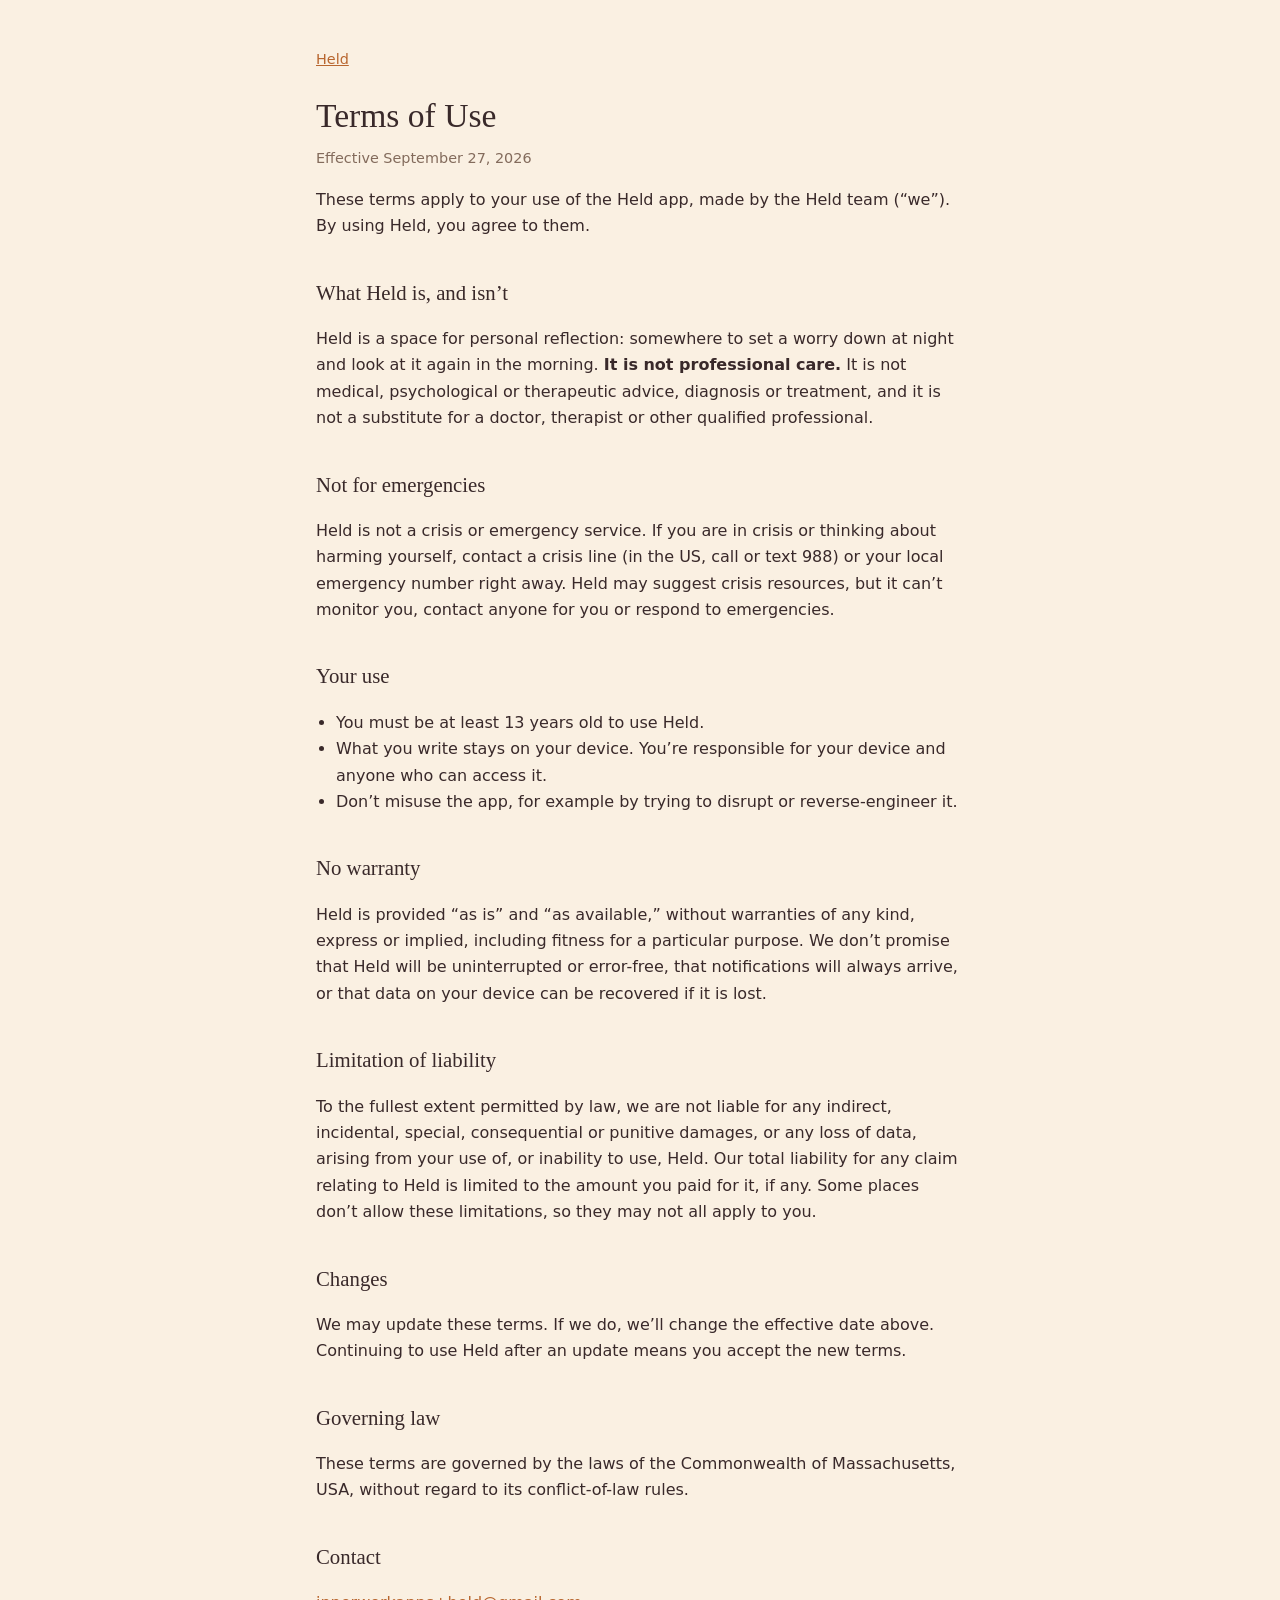
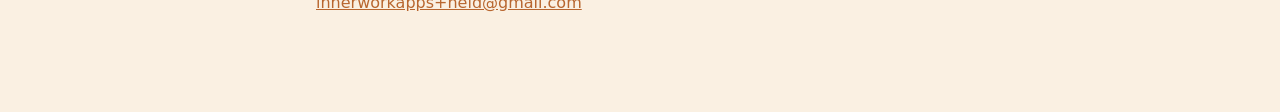
==== terms.html @ 19aef568 "Add files via upload" ====
<!DOCTYPE html>
<html lang="en">
<head>
<meta charset="utf-8">
<meta name="viewport" content="width=device-width, initial-scale=1">
<title>Held · Terms of Use</title>
<link rel="stylesheet" href="style.css">
</head>
<body>
<main>
<p class="back"><a href="index.html">Held</a></p>
<h1>Terms of Use</h1>
<p class="meta">Effective September 27, 2026</p>

<p>These terms apply to your use of the Held app, made by the Held team (“we”). By using Held, you agree to them.</p>

<h2>What Held is, and isn’t</h2>
<p>Held is a space for personal reflection: somewhere to set a worry down at night and look at it again in the morning. <strong>It is not professional care.</strong> It is not medical, psychological or therapeutic advice, diagnosis or treatment, and it is not a substitute for a doctor, therapist or other qualified professional.</p>

<h2>Not for emergencies</h2>
<p>Held is not a crisis or emergency service. If you are in crisis or thinking about harming yourself, contact a crisis line (in the US, call or text 988) or your local emergency number right away. Held may suggest crisis resources, but it can’t monitor you, contact anyone for you or respond to emergencies.</p>

<h2>Your use</h2>
<ul>
  <li>You must be at least 13 years old to use Held.</li>
  <li>What you write stays on your device. You’re responsible for your device and anyone who can access it.</li>
  <li>Don’t misuse the app, for example by trying to disrupt or reverse-engineer it.</li>
</ul>

<h2>No warranty</h2>
<p>Held is provided “as is” and “as available,” without warranties of any kind, express or implied, including fitness for a particular purpose. We don’t promise that Held will be uninterrupted or error-free, that notifications will always arrive, or that data on your device can be recovered if it is lost.</p>

<h2>Limitation of liability</h2>
<p>To the fullest extent permitted by law, we are not liable for any indirect, incidental, special, consequential or punitive damages, or any loss of data, arising from your use of, or inability to use, Held. Our total liability for any claim relating to Held is limited to the amount you paid for it, if any. Some places don’t allow these limitations, so they may not all apply to you.</p>

<h2>Changes</h2>
<p>We may update these terms. If we do, we’ll change the effective date above. Continuing to use Held after an update means you accept the new terms.</p>

<h2>Governing law</h2>
<p>These terms are governed by the laws of the Commonwealth of Massachusetts, USA, without regard to its conflict-of-law rules.</p>

<h2>Contact</h2>
<p><a href="mailto:innerworkapps+held@gmail.com">innerworkapps+held@gmail.com</a></p>
</main>
</body>
</html>
---- style.css ----
:root {
  --bg: #FAF0E2;
  --ink: #39292A;
  --dim: #836B5C;
  --accent: #B8662F;
  --rule: rgba(57, 41, 42, 0.14);
}
@media (prefers-color-scheme: dark) {
  :root {
    --bg: #241A20;
    --ink: #F2E9DE;
    --dim: #AD9A8D;
    --accent: #EBB563;
    --rule: rgba(242, 233, 222, 0.14);
  }
}
* { box-sizing: border-box; }
body {
  margin: 0;
  background: var(--bg);
  color: var(--ink);
  font: 16px/1.65 system-ui, -apple-system, "Segoe UI", sans-serif;
}
main { max-width: 680px; margin: 0 auto; padding: 48px 16px 80px; }
h1, h2, .lede { font-family: Georgia, "Times New Roman", serif; font-weight: 400; }
h1 { font-size: 2.1rem; margin: 0 0 4px; }
h2 { font-size: 1.3rem; margin: 36px 0 8px; }
.lede { font-size: 1.3rem; margin: 20px 0; }
.meta, .back { color: var(--dim); font-size: 0.9rem; margin: 0; }
.back { margin-bottom: 16px; }
a { color: var(--accent); }
ul { padding-left: 20px; }
.links { list-style: none; padding: 0; margin-top: 28px; }
.links li { margin: 8px 0; }
table { width: 100%; border-collapse: collapse; font-size: 0.92rem; margin: 12px 0; display: block; overflow-x: auto; }
th, td { text-align: left; vertical-align: top; padding: 8px 10px 8px 0; border-bottom: 1px solid var(--rule); }
th { color: var(--dim); font-weight: 600; }
td:first-child { font-family: ui-monospace, Menlo, monospace; font-size: 0.85rem; white-space: nowrap; }
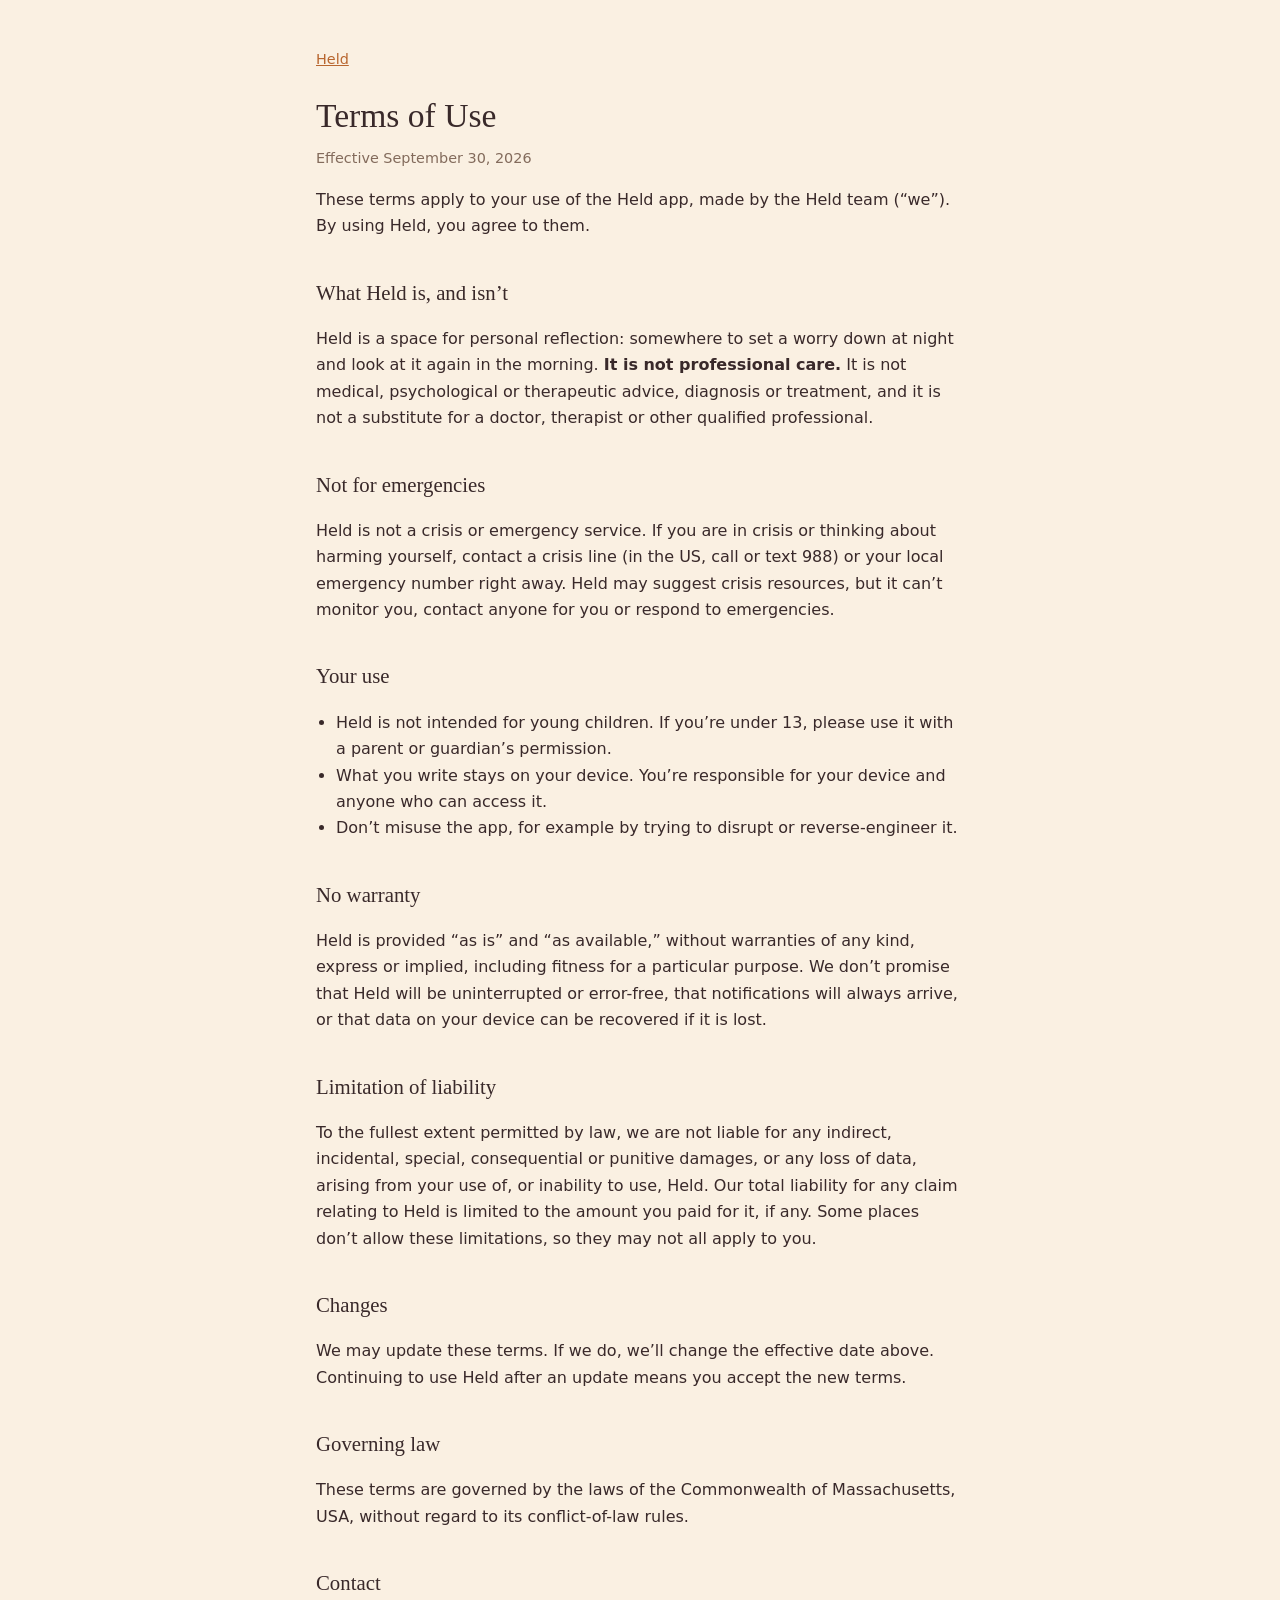
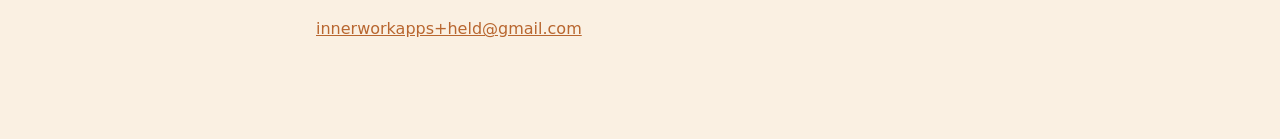
==== commit d52e2be3: "Add files via upload" ====
--- a/terms.html
+++ b/terms.html
@@ -10,7 +10,7 @@
 <main>
 <p class="back"><a href="index.html">Held</a></p>
 <h1>Terms of Use</h1>
-<p class="meta">Effective September 27, 2026</p>
+<p class="meta">Effective September 30, 2026</p>
 
 <p>These terms apply to your use of the Held app, made by the Held team (“we”). By using Held, you agree to them.</p>
 
@@ -22,7 +22,7 @@
 
 <h2>Your use</h2>
 <ul>
-  <li>You must be at least 13 years old to use Held.</li>
+  <li>Held is not intended for young children. If you’re under 13, please use it with a parent or guardian’s permission.</li>
   <li>What you write stays on your device. You’re responsible for your device and anyone who can access it.</li>
   <li>Don’t misuse the app, for example by trying to disrupt or reverse-engineer it.</li>
 </ul>
